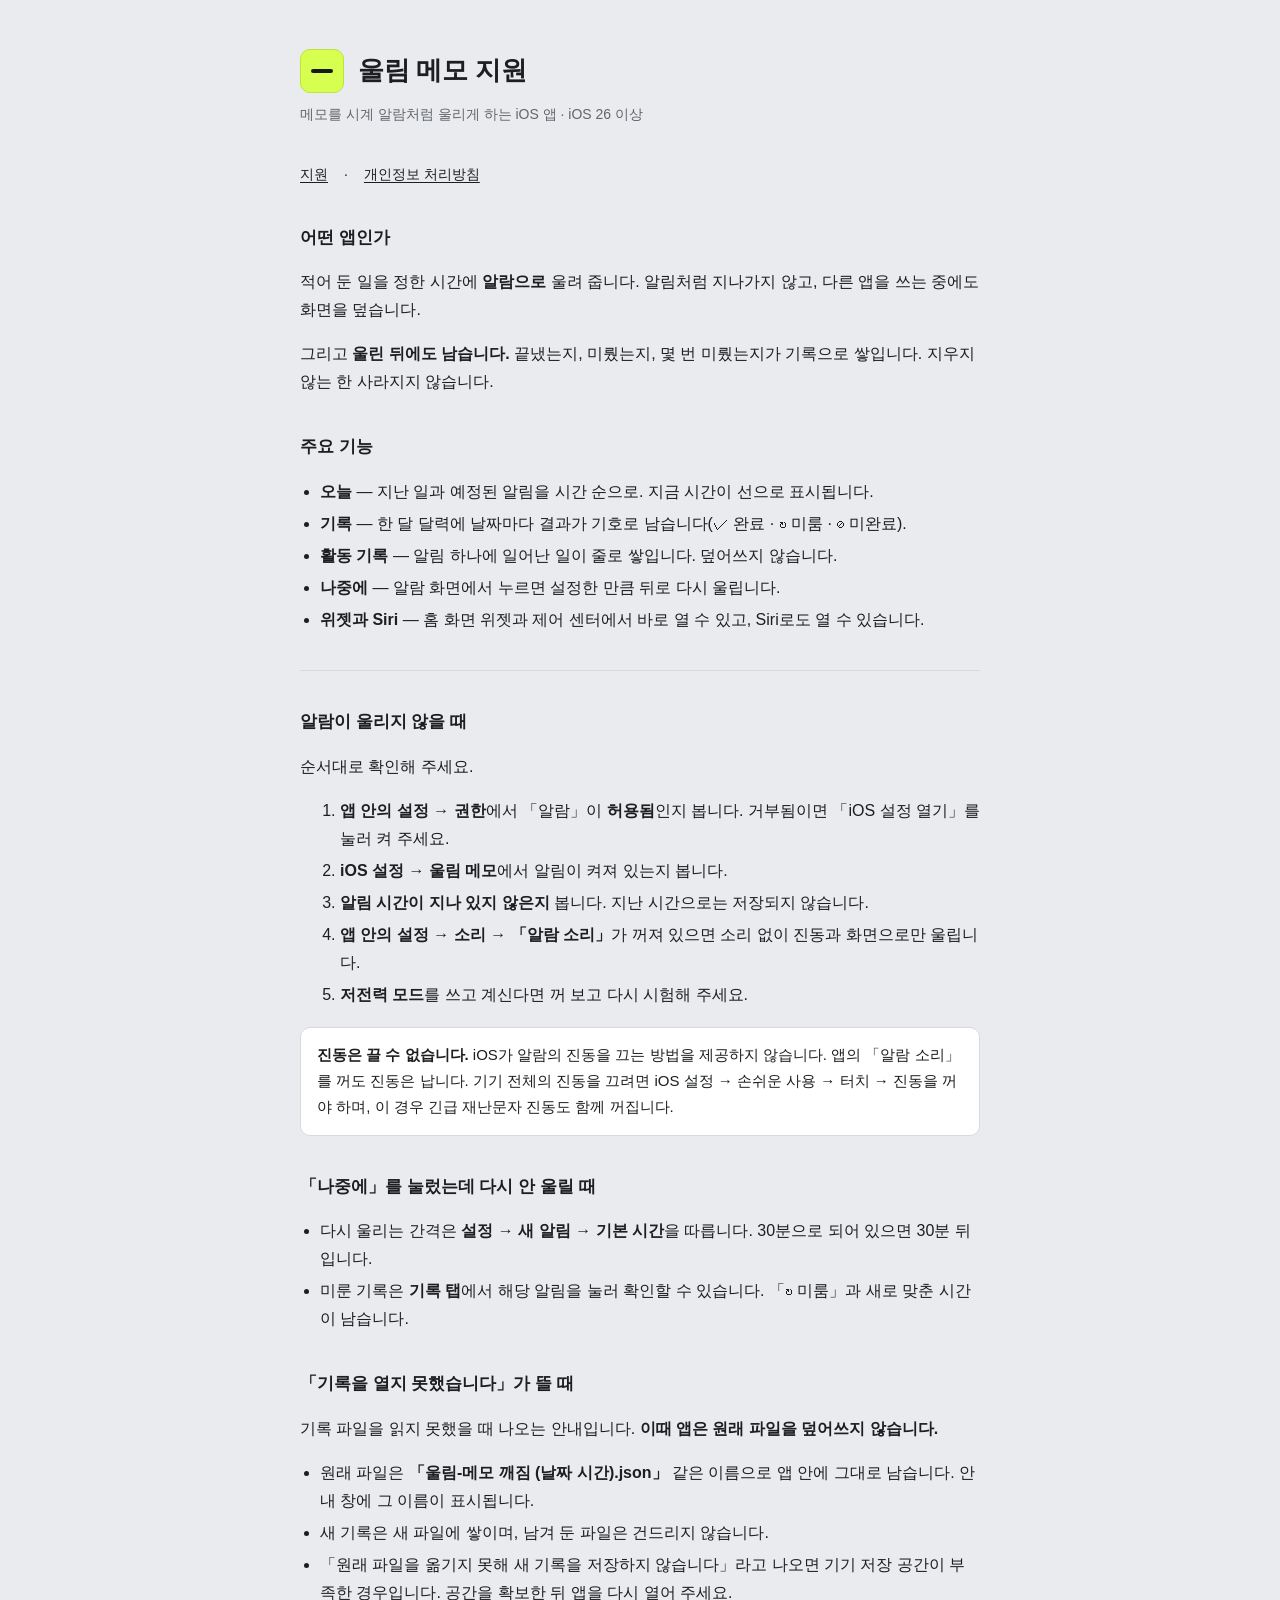
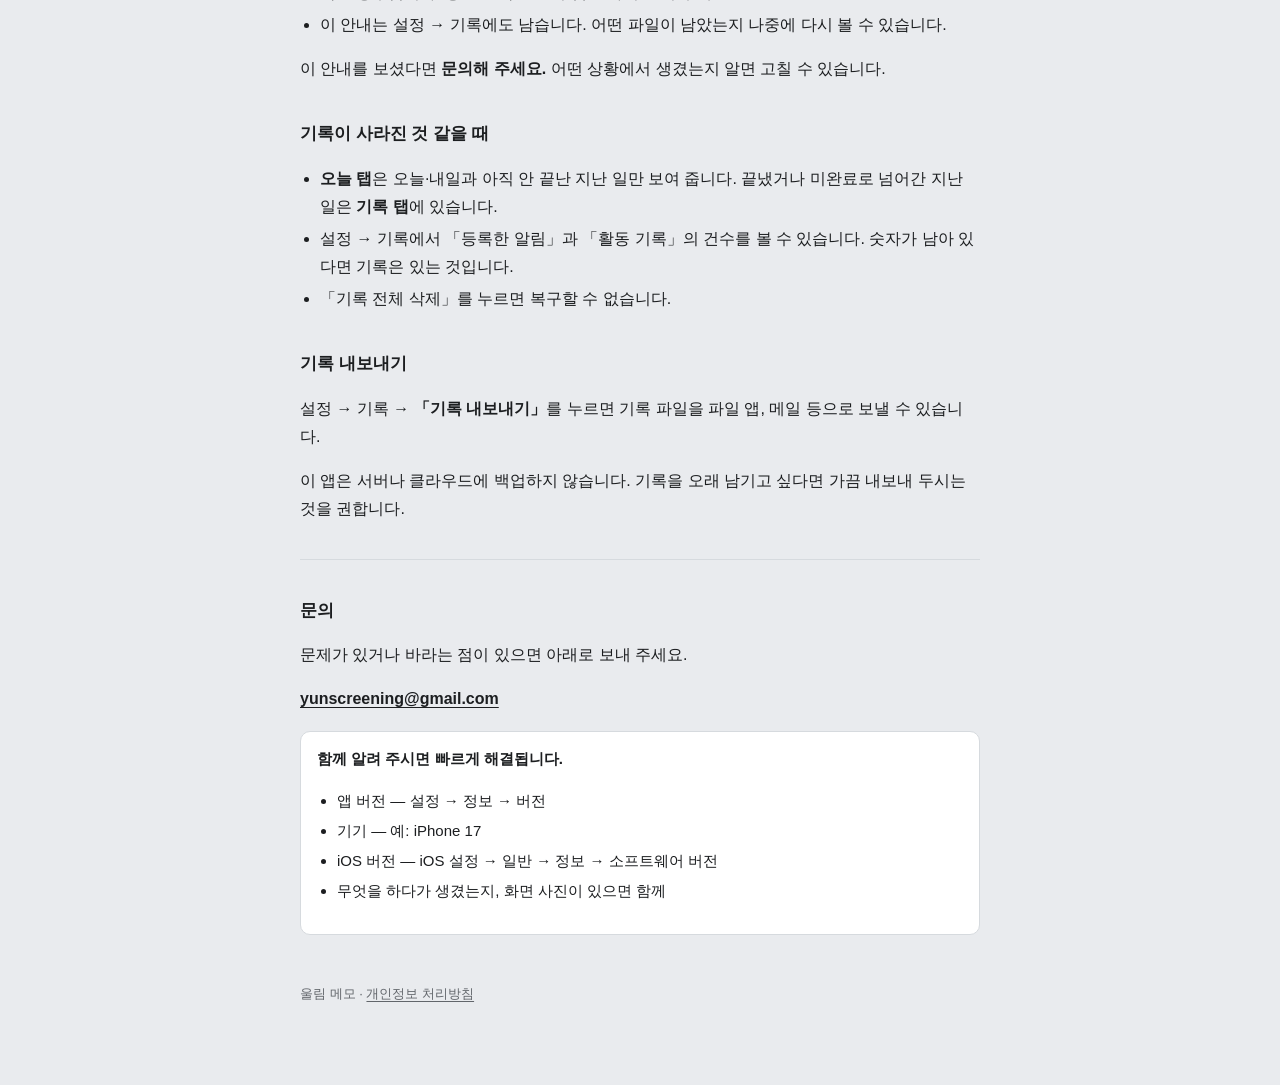
==== index.html @ 7eb226ff "울림 메모 지원·개인정보 페이지" ====
<!doctype html>
<html lang="ko">
<head>
<meta charset="utf-8">
<meta name="viewport" content="width=device-width, initial-scale=1">
<title>울림 메모 지원</title>
<link rel="stylesheet" href="_style.css">
</head>
<body>
<div class="wrap">

<header class="top">
  <span class="mark"><span></span></span>
  <h1>울림 메모 지원</h1>
</header>
<p class="sub">메모를 시계 알람처럼 울리게 하는 iOS 앱 · iOS 26 이상</p>

<nav><a href="index.html">지원</a> · <a href="privacy.html">개인정보 처리방침</a></nav>

<h2>어떤 앱인가</h2>
<p>적어 둔 일을 정한 시간에 <b>알람으로</b> 울려 줍니다. 알림처럼 지나가지 않고, 다른 앱을 쓰는 중에도 화면을 덮습니다.</p>
<p>그리고 <b>울린 뒤에도 남습니다.</b> 끝냈는지, 미뤘는지, 몇 번 미뤘는지가 기록으로 쌓입니다. 지우지 않는 한 사라지지 않습니다.</p>

<h2>주요 기능</h2>
<ul>
  <li><b>오늘</b> — 지난 일과 예정된 알림을 시간 순으로. 지금 시간이 선으로 표시됩니다.</li>
  <li><b>기록</b> — 한 달 달력에 날짜마다 결과가 기호로 남습니다(✓ 완료 · ↻ 미룸 · ⊘ 미완료).</li>
  <li><b>활동 기록</b> — 알림 하나에 일어난 일이 줄로 쌓입니다. 덮어쓰지 않습니다.</li>
  <li><b>나중에</b> — 알람 화면에서 누르면 설정한 만큼 뒤로 다시 울립니다.</li>
  <li><b>위젯과 Siri</b> — 홈 화면 위젯과 제어 센터에서 바로 열 수 있고, Siri로도 열 수 있습니다.</li>
</ul>

<hr>

<h2>알람이 울리지 않을 때</h2>
<p>순서대로 확인해 주세요.</p>
<ol>
  <li><b>앱 안의 설정 → 권한</b>에서 「알람」이 <b>허용됨</b>인지 봅니다. 거부됨이면 「iOS 설정 열기」를 눌러 켜 주세요.</li>
  <li><b>iOS 설정 → 울림 메모</b>에서 알림이 켜져 있는지 봅니다.</li>
  <li><b>알림 시간이 지나 있지 않은지</b> 봅니다. 지난 시간으로는 저장되지 않습니다.</li>
  <li><b>앱 안의 설정 → 소리 → 「알람 소리」</b>가 꺼져 있으면 소리 없이 진동과 화면으로만 울립니다.</li>
  <li><b>저전력 모드</b>를 쓰고 계신다면 꺼 보고 다시 시험해 주세요.</li>
</ol>
<div class="note">
  <b>진동은 끌 수 없습니다.</b> iOS가 알람의 진동을 끄는 방법을 제공하지 않습니다.
  앱의 「알람 소리」를 꺼도 진동은 납니다. 기기 전체의 진동을 끄려면
  iOS 설정 → 손쉬운 사용 → 터치 → 진동을 꺼야 하며, 이 경우 긴급 재난문자 진동도 함께 꺼집니다.
</div>

<h2>「나중에」를 눌렀는데 다시 안 울릴 때</h2>
<ul>
  <li>다시 울리는 간격은 <b>설정 → 새 알림 → 기본 시간</b>을 따릅니다. 30분으로 되어 있으면 30분 뒤입니다.</li>
  <li>미룬 기록은 <b>기록 탭</b>에서 해당 알림을 눌러 확인할 수 있습니다. 「↻ 미룸」과 새로 맞춘 시간이 남습니다.</li>
</ul>

<h2>「기록을 열지 못했습니다」가 뜰 때</h2>
<p>기록 파일을 읽지 못했을 때 나오는 안내입니다. <b>이때 앱은 원래 파일을 덮어쓰지 않습니다.</b></p>
<ul>
  <li>원래 파일은 <b>「울림-메모 깨짐 (날짜 시간).json」</b> 같은 이름으로 앱 안에 그대로 남습니다. 안내 창에 그 이름이 표시됩니다.</li>
  <li>새 기록은 새 파일에 쌓이며, 남겨 둔 파일은 건드리지 않습니다.</li>
  <li>「원래 파일을 옮기지 못해 새 기록을 저장하지 않습니다」라고 나오면 기기 저장 공간이 부족한 경우입니다. 공간을 확보한 뒤 앱을 다시 열어 주세요.</li>
  <li>이 안내는 설정 → 기록에도 남습니다. 어떤 파일이 남았는지 나중에 다시 볼 수 있습니다.</li>
</ul>
<p>이 안내를 보셨다면 <b>문의해 주세요.</b> 어떤 상황에서 생겼는지 알면 고칠 수 있습니다.</p>

<h2>기록이 사라진 것 같을 때</h2>
<ul>
  <li><b>오늘 탭</b>은 오늘·내일과 아직 안 끝난 지난 일만 보여 줍니다. 끝냈거나 미완료로 넘어간 지난 일은 <b>기록 탭</b>에 있습니다.</li>
  <li>설정 → 기록에서 「등록한 알림」과 「활동 기록」의 건수를 볼 수 있습니다. 숫자가 남아 있다면 기록은 있는 것입니다.</li>
  <li>「기록 전체 삭제」를 누르면 복구할 수 없습니다.</li>
</ul>

<h2>기록 내보내기</h2>
<p>설정 → 기록 → <b>「기록 내보내기」</b>를 누르면 기록 파일을 파일 앱, 메일 등으로 보낼 수 있습니다.</p>
<p>이 앱은 서버나 클라우드에 백업하지 않습니다. 기록을 오래 남기고 싶다면 가끔 내보내 두시는 것을 권합니다.</p>

<hr>

<h2>문의</h2>
<p>문제가 있거나 바라는 점이 있으면 아래로 보내 주세요.</p>
<p><b><a href="mailto:yunscreening@gmail.com">yunscreening@gmail.com</a></b></p>
<div class="note">
  <b>함께 알려 주시면 빠르게 해결됩니다.</b>
  <ul>
    <li>앱 버전 — 설정 → 정보 → 버전</li>
    <li>기기 — 예: iPhone 17</li>
    <li>iOS 버전 — iOS 설정 → 일반 → 정보 → 소프트웨어 버전</li>
    <li>무엇을 하다가 생겼는지, 화면 사진이 있으면 함께</li>
  </ul>
</div>

<footer>
  울림 메모 · <a href="privacy.html">개인정보 처리방침</a>
</footer>

</div>
</body>
</html>
---- _style.css ----
:root {
  --ground: #e9ebee; --card: #ffffff; --ink: #1c1e20; --muted: #62666b;
  --rule: #d6dade; --lime: #d7ff4f; --lime-edge: #bfe23f; --char: #18191b;
}
@media (prefers-color-scheme: dark) {
  :root { --ground: #131416; --card: #1c1d20; --ink: #e7e9ec; --muted: #969ba1;
          --rule: #2b2d31; }
}
* { box-sizing: border-box; }
body {
  margin: 0; background: var(--ground); color: var(--ink);
  font: 16px/1.75 -apple-system, BlinkMacSystemFont, "Apple SD Gothic Neo", "Noto Sans KR", sans-serif;
}
.wrap { max-width: 720px; margin: 0 auto; padding: 48px 20px 80px; }
header.top { display: flex; align-items: center; gap: 14px; margin-bottom: 8px; }
.mark { width: 44px; height: 44px; border-radius: 10px; background: var(--lime);
        border: 1px solid var(--lime-edge); display: grid; place-items: center; flex: none; }
.mark span { display: block; width: 22px; height: 4px; border-radius: 2px; background: var(--char); }
h1 { font-size: 26px; margin: 0; letter-spacing: -0.01em; }
.sub { color: var(--muted); margin: 0 0 36px; font-size: 14px; }
h2 { font-size: 17px; margin: 36px 0 10px; }
h3 { font-size: 15px; margin: 22px 0 6px; }
p, li { color: var(--ink); }
.muted { color: var(--muted); }
ul { padding-left: 20px; }
li { margin: 4px 0; }
hr { border: 0; border-top: 1px solid var(--rule); margin: 36px 0; }
a { color: inherit; text-underline-offset: 3px; }
nav { display: flex; gap: 16px; font-size: 14px; margin-bottom: 28px; }
table { border-collapse: collapse; width: 100%; font-size: 15px; }
th, td { text-align: left; padding: 9px 10px; border-bottom: 1px solid var(--rule); vertical-align: top; }
th { color: var(--muted); font-weight: 500; white-space: nowrap; }
.note { background: var(--card); border: 1px solid var(--rule); border-radius: 10px;
        padding: 14px 16px; margin: 18px 0; font-size: 15px; }
footer { margin-top: 48px; font-size: 13px; color: var(--muted); }
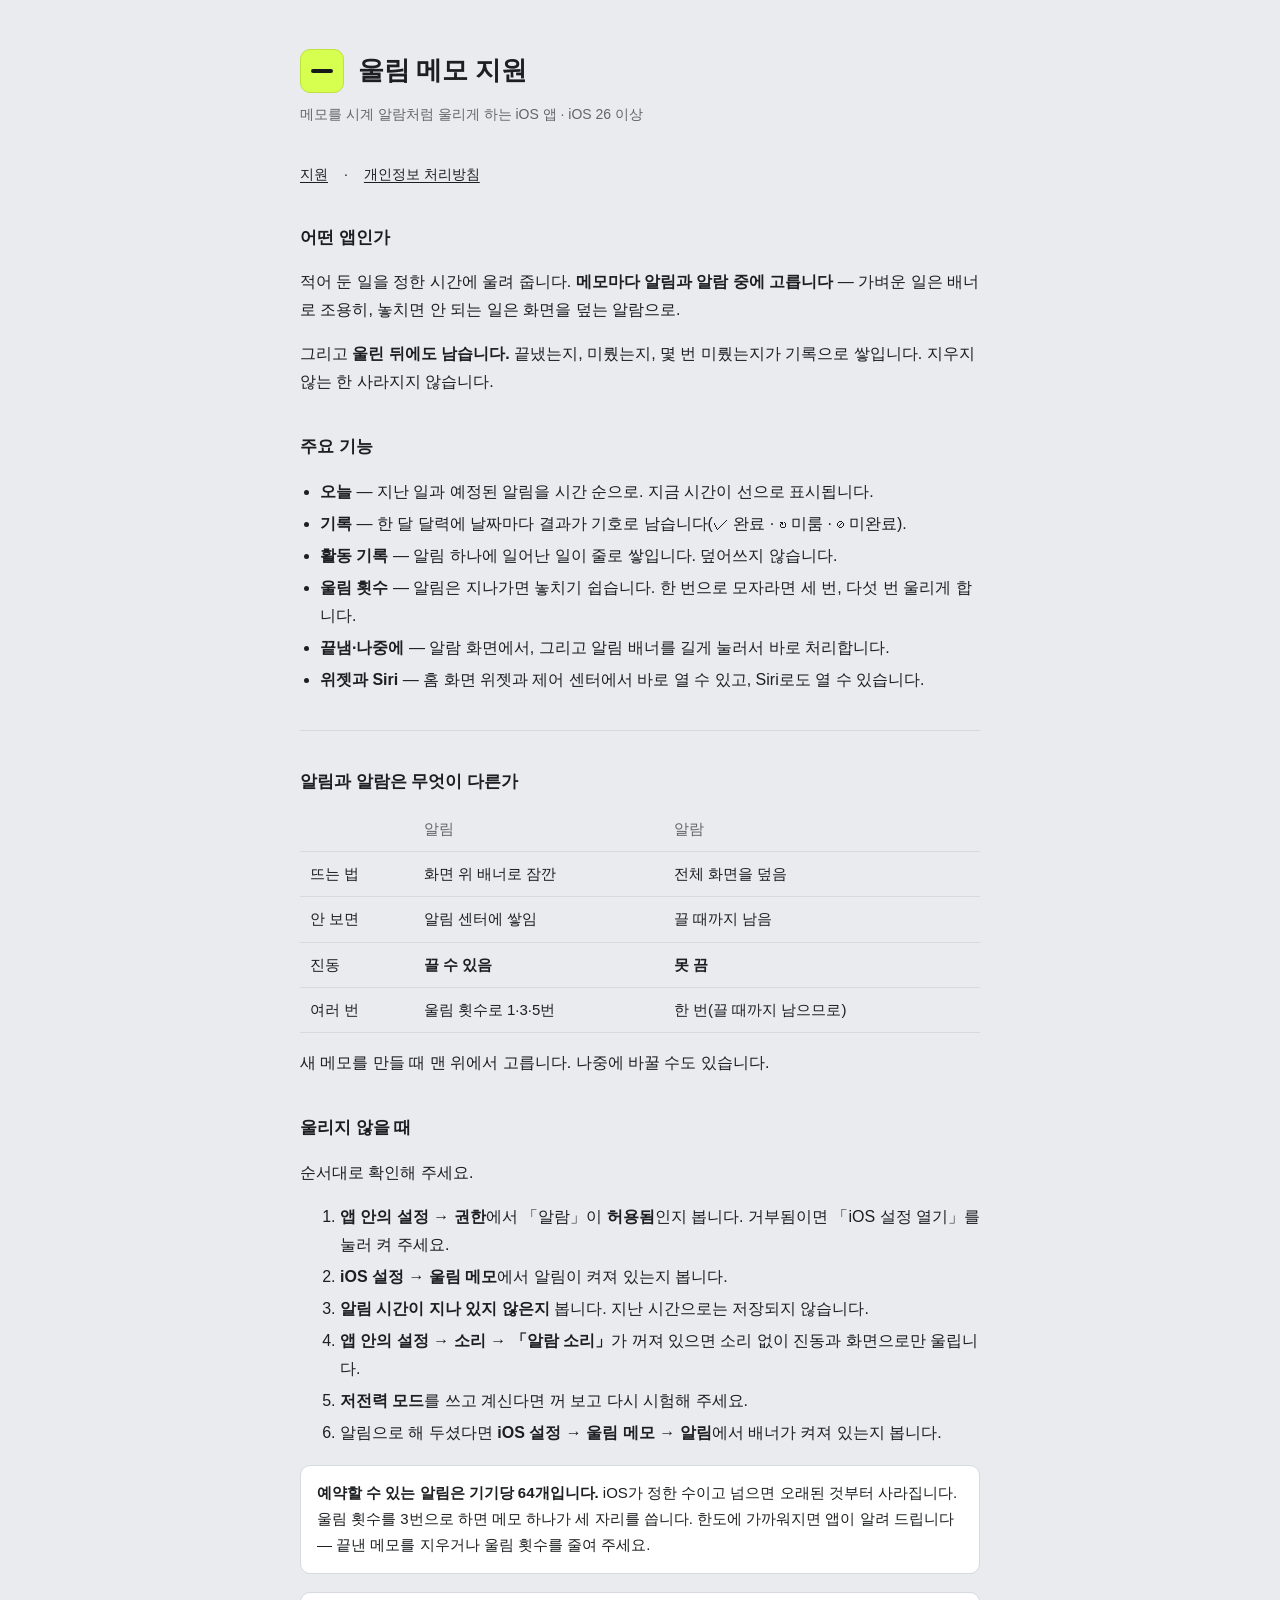
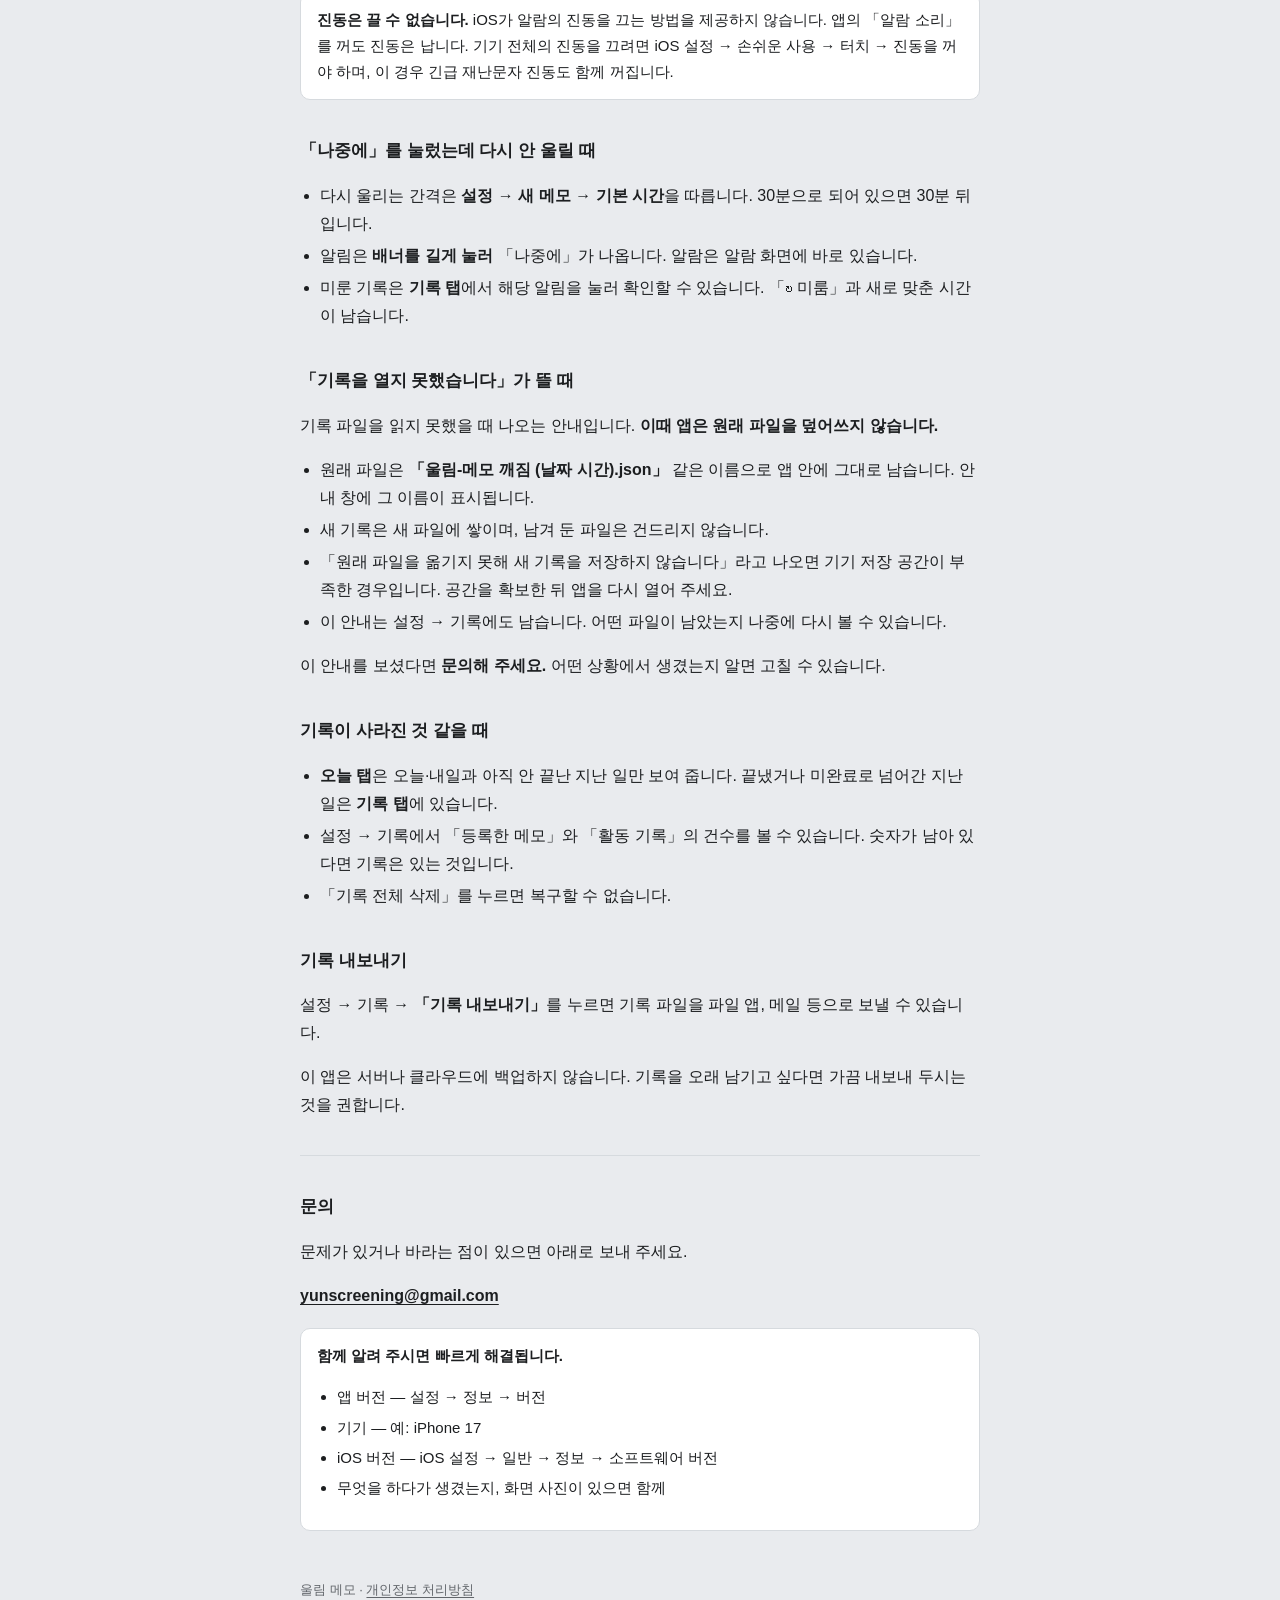
==== commit 5aed489b: "알림과 알람 두 방식, 울림 횟수, 64개 한도 안내" ====
--- a/index.html
+++ b/index.html
@@ -18,7 +18,7 @@
 <nav><a href="index.html">지원</a> · <a href="privacy.html">개인정보 처리방침</a></nav>
 
 <h2>어떤 앱인가</h2>
-<p>적어 둔 일을 정한 시간에 <b>알람으로</b> 울려 줍니다. 알림처럼 지나가지 않고, 다른 앱을 쓰는 중에도 화면을 덮습니다.</p>
+<p>적어 둔 일을 정한 시간에 울려 줍니다. <b>메모마다 알림과 알람 중에 고릅니다</b> — 가벼운 일은 배너로 조용히, 놓치면 안 되는 일은 화면을 덮는 알람으로.</p>
 <p>그리고 <b>울린 뒤에도 남습니다.</b> 끝냈는지, 미뤘는지, 몇 번 미뤘는지가 기록으로 쌓입니다. 지우지 않는 한 사라지지 않습니다.</p>
 
 <h2>주요 기능</h2>
@@ -26,13 +26,24 @@
   <li><b>오늘</b> — 지난 일과 예정된 알림을 시간 순으로. 지금 시간이 선으로 표시됩니다.</li>
   <li><b>기록</b> — 한 달 달력에 날짜마다 결과가 기호로 남습니다(✓ 완료 · ↻ 미룸 · ⊘ 미완료).</li>
   <li><b>활동 기록</b> — 알림 하나에 일어난 일이 줄로 쌓입니다. 덮어쓰지 않습니다.</li>
-  <li><b>나중에</b> — 알람 화면에서 누르면 설정한 만큼 뒤로 다시 울립니다.</li>
+  <li><b>울림 횟수</b> — 알림은 지나가면 놓치기 쉽습니다. 한 번으로 모자라면 세 번, 다섯 번 울리게 합니다.</li>
+  <li><b>끝냄·나중에</b> — 알람 화면에서, 그리고 알림 배너를 길게 눌러서 바로 처리합니다.</li>
   <li><b>위젯과 Siri</b> — 홈 화면 위젯과 제어 센터에서 바로 열 수 있고, Siri로도 열 수 있습니다.</li>
 </ul>
 
 <hr>
 
-<h2>알람이 울리지 않을 때</h2>
+<h2>알림과 알람은 무엇이 다른가</h2>
+<table>
+  <tr><th></th><th>알림</th><th>알람</th></tr>
+  <tr><td>뜨는 법</td><td>화면 위 배너로 잠깐</td><td>전체 화면을 덮음</td></tr>
+  <tr><td>안 보면</td><td>알림 센터에 쌓임</td><td>끌 때까지 남음</td></tr>
+  <tr><td>진동</td><td><b>끌 수 있음</b></td><td><b>못 끔</b></td></tr>
+  <tr><td>여러 번</td><td>울림 횟수로 1·3·5번</td><td>한 번(끌 때까지 남으므로)</td></tr>
+</table>
+<p>새 메모를 만들 때 맨 위에서 고릅니다. 나중에 바꿀 수도 있습니다.</p>
+
+<h2>울리지 않을 때</h2>
 <p>순서대로 확인해 주세요.</p>
 <ol>
   <li><b>앱 안의 설정 → 권한</b>에서 「알람」이 <b>허용됨</b>인지 봅니다. 거부됨이면 「iOS 설정 열기」를 눌러 켜 주세요.</li>
@@ -40,7 +51,13 @@
   <li><b>알림 시간이 지나 있지 않은지</b> 봅니다. 지난 시간으로는 저장되지 않습니다.</li>
   <li><b>앱 안의 설정 → 소리 → 「알람 소리」</b>가 꺼져 있으면 소리 없이 진동과 화면으로만 울립니다.</li>
   <li><b>저전력 모드</b>를 쓰고 계신다면 꺼 보고 다시 시험해 주세요.</li>
+  <li>알림으로 해 두셨다면 <b>iOS 설정 → 울림 메모 → 알림</b>에서 배너가 켜져 있는지 봅니다.</li>
 </ol>
+<div class="note">
+  <b>예약할 수 있는 알림은 기기당 64개입니다.</b> iOS가 정한 수이고 넘으면 오래된 것부터 사라집니다.
+  울림 횟수를 3번으로 하면 메모 하나가 세 자리를 씁니다. 한도에 가까워지면 앱이 알려 드립니다 —
+  끝낸 메모를 지우거나 울림 횟수를 줄여 주세요.
+</div>
 <div class="note">
   <b>진동은 끌 수 없습니다.</b> iOS가 알람의 진동을 끄는 방법을 제공하지 않습니다.
   앱의 「알람 소리」를 꺼도 진동은 납니다. 기기 전체의 진동을 끄려면
@@ -49,7 +66,8 @@
 
 <h2>「나중에」를 눌렀는데 다시 안 울릴 때</h2>
 <ul>
-  <li>다시 울리는 간격은 <b>설정 → 새 알림 → 기본 시간</b>을 따릅니다. 30분으로 되어 있으면 30분 뒤입니다.</li>
+  <li>다시 울리는 간격은 <b>설정 → 새 메모 → 기본 시간</b>을 따릅니다. 30분으로 되어 있으면 30분 뒤입니다.</li>
+  <li>알림은 <b>배너를 길게 눌러</b> 「나중에」가 나옵니다. 알람은 알람 화면에 바로 있습니다.</li>
   <li>미룬 기록은 <b>기록 탭</b>에서 해당 알림을 눌러 확인할 수 있습니다. 「↻ 미룸」과 새로 맞춘 시간이 남습니다.</li>
 </ul>
 
@@ -66,7 +84,7 @@
 <h2>기록이 사라진 것 같을 때</h2>
 <ul>
   <li><b>오늘 탭</b>은 오늘·내일과 아직 안 끝난 지난 일만 보여 줍니다. 끝냈거나 미완료로 넘어간 지난 일은 <b>기록 탭</b>에 있습니다.</li>
-  <li>설정 → 기록에서 「등록한 알림」과 「활동 기록」의 건수를 볼 수 있습니다. 숫자가 남아 있다면 기록은 있는 것입니다.</li>
+  <li>설정 → 기록에서 「등록한 메모」와 「활동 기록」의 건수를 볼 수 있습니다. 숫자가 남아 있다면 기록은 있는 것입니다.</li>
   <li>「기록 전체 삭제」를 누르면 복구할 수 없습니다.</li>
 </ul>
 
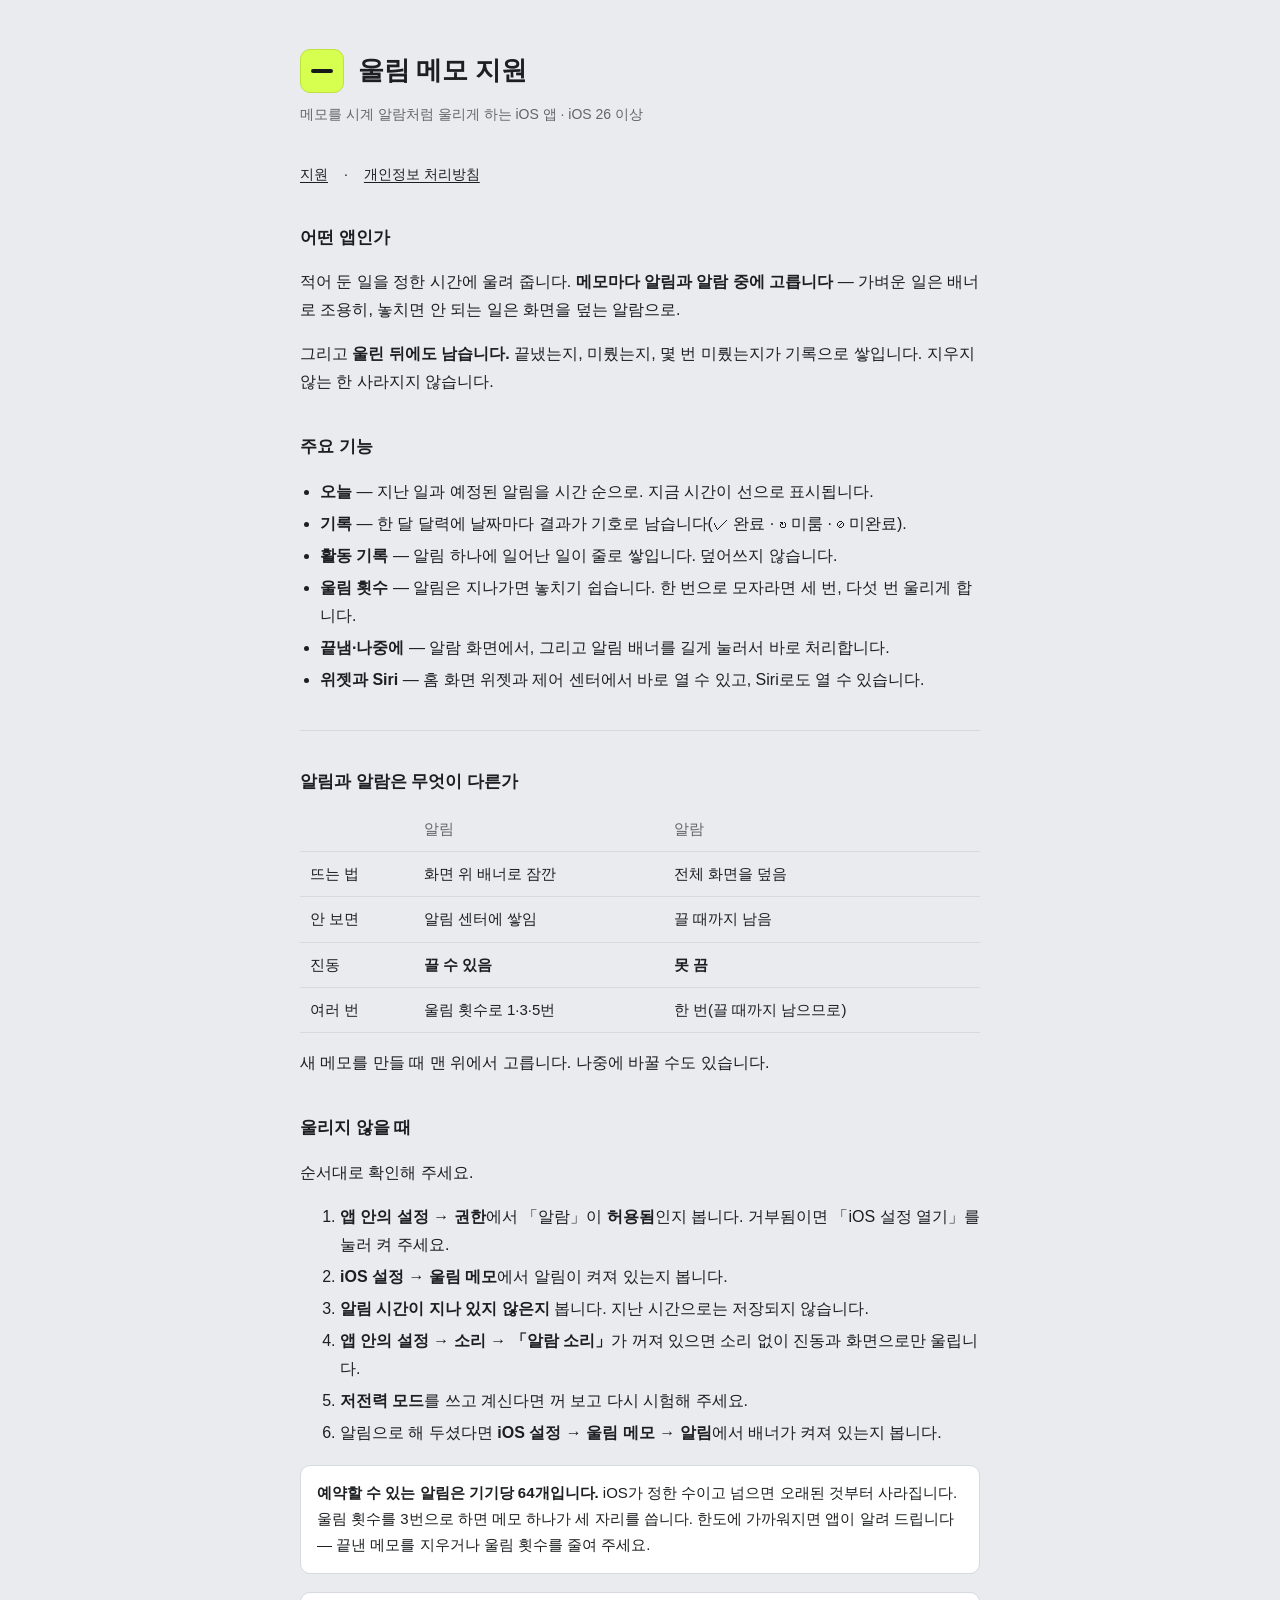
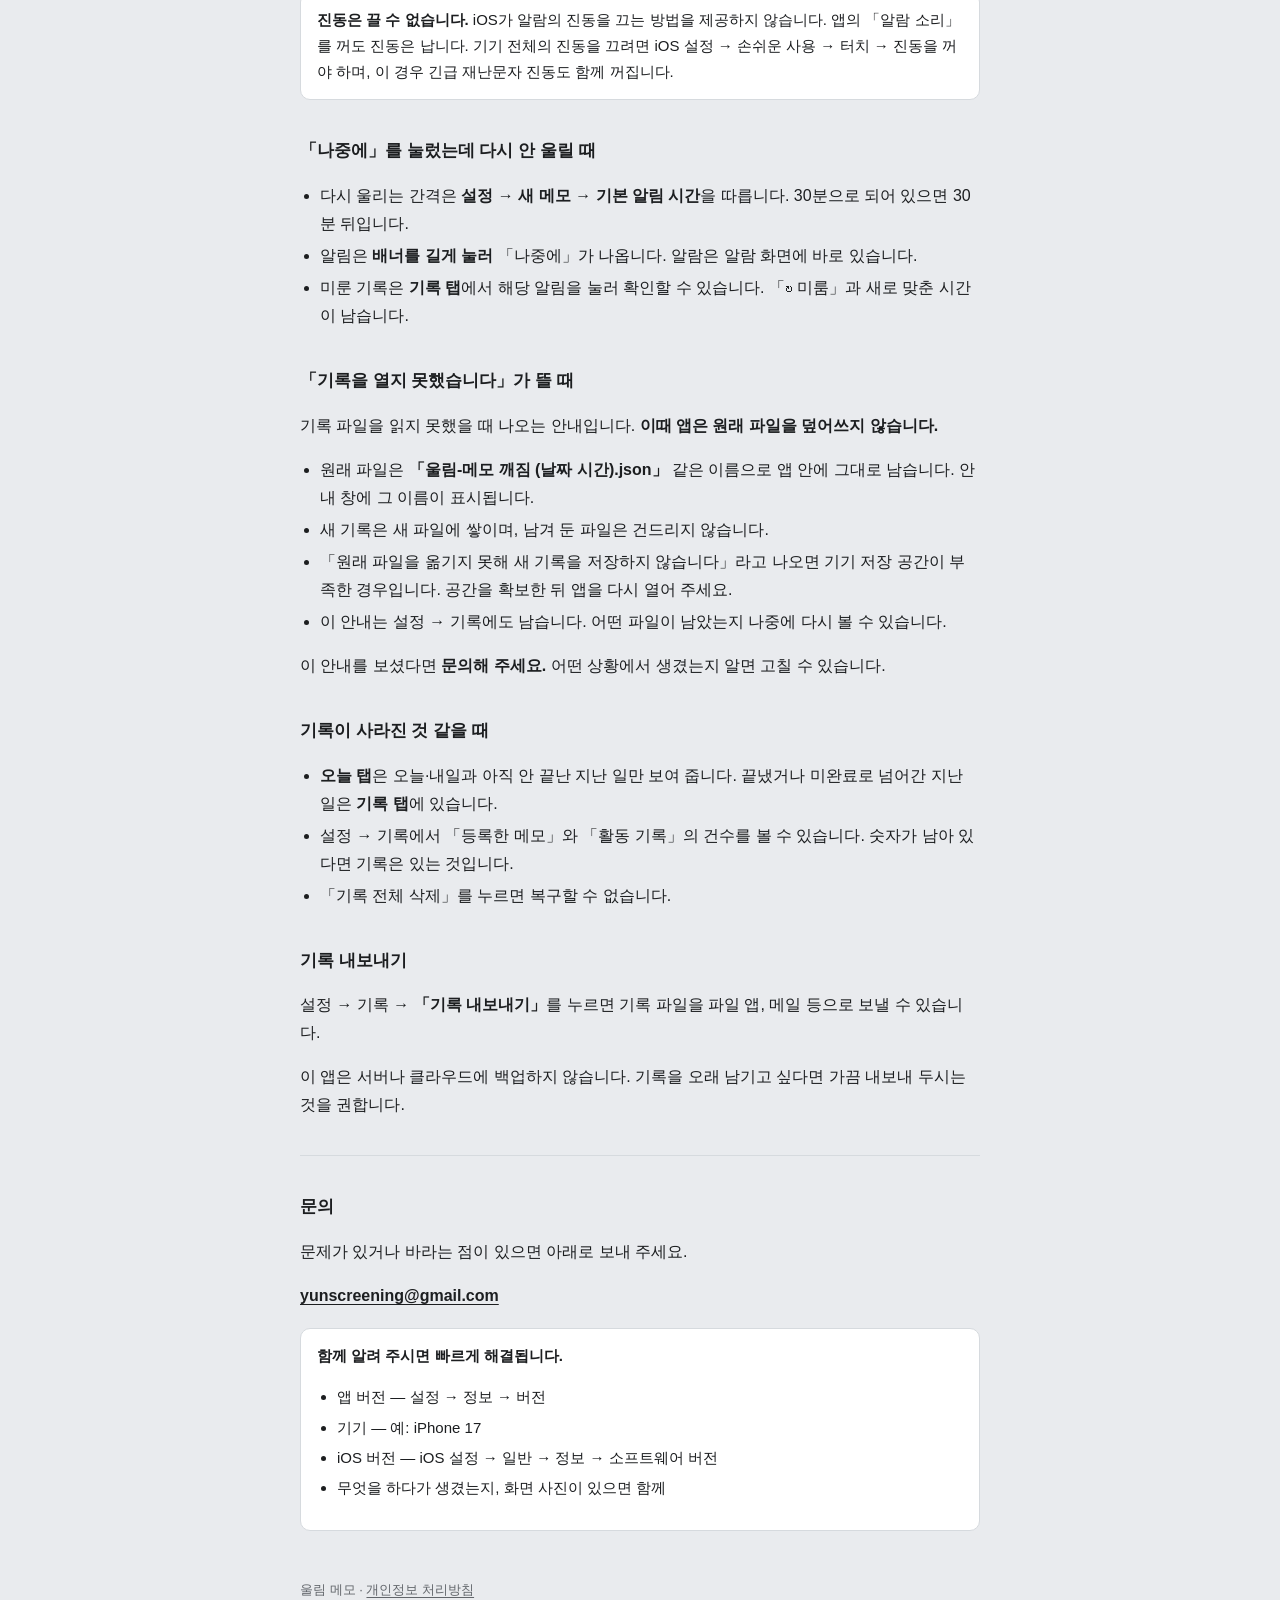
==== commit 8bf01f47: "기본 알림 시간으로 이름 변경" ====
--- a/index.html
+++ b/index.html
@@ -66,7 +66,7 @@
 
 <h2>「나중에」를 눌렀는데 다시 안 울릴 때</h2>
 <ul>
-  <li>다시 울리는 간격은 <b>설정 → 새 메모 → 기본 시간</b>을 따릅니다. 30분으로 되어 있으면 30분 뒤입니다.</li>
+  <li>다시 울리는 간격은 <b>설정 → 새 메모 → 기본 알림 시간</b>을 따릅니다. 30분으로 되어 있으면 30분 뒤입니다.</li>
   <li>알림은 <b>배너를 길게 눌러</b> 「나중에」가 나옵니다. 알람은 알람 화면에 바로 있습니다.</li>
   <li>미룬 기록은 <b>기록 탭</b>에서 해당 알림을 눌러 확인할 수 있습니다. 「↻ 미룸」과 새로 맞춘 시간이 남습니다.</li>
 </ul>
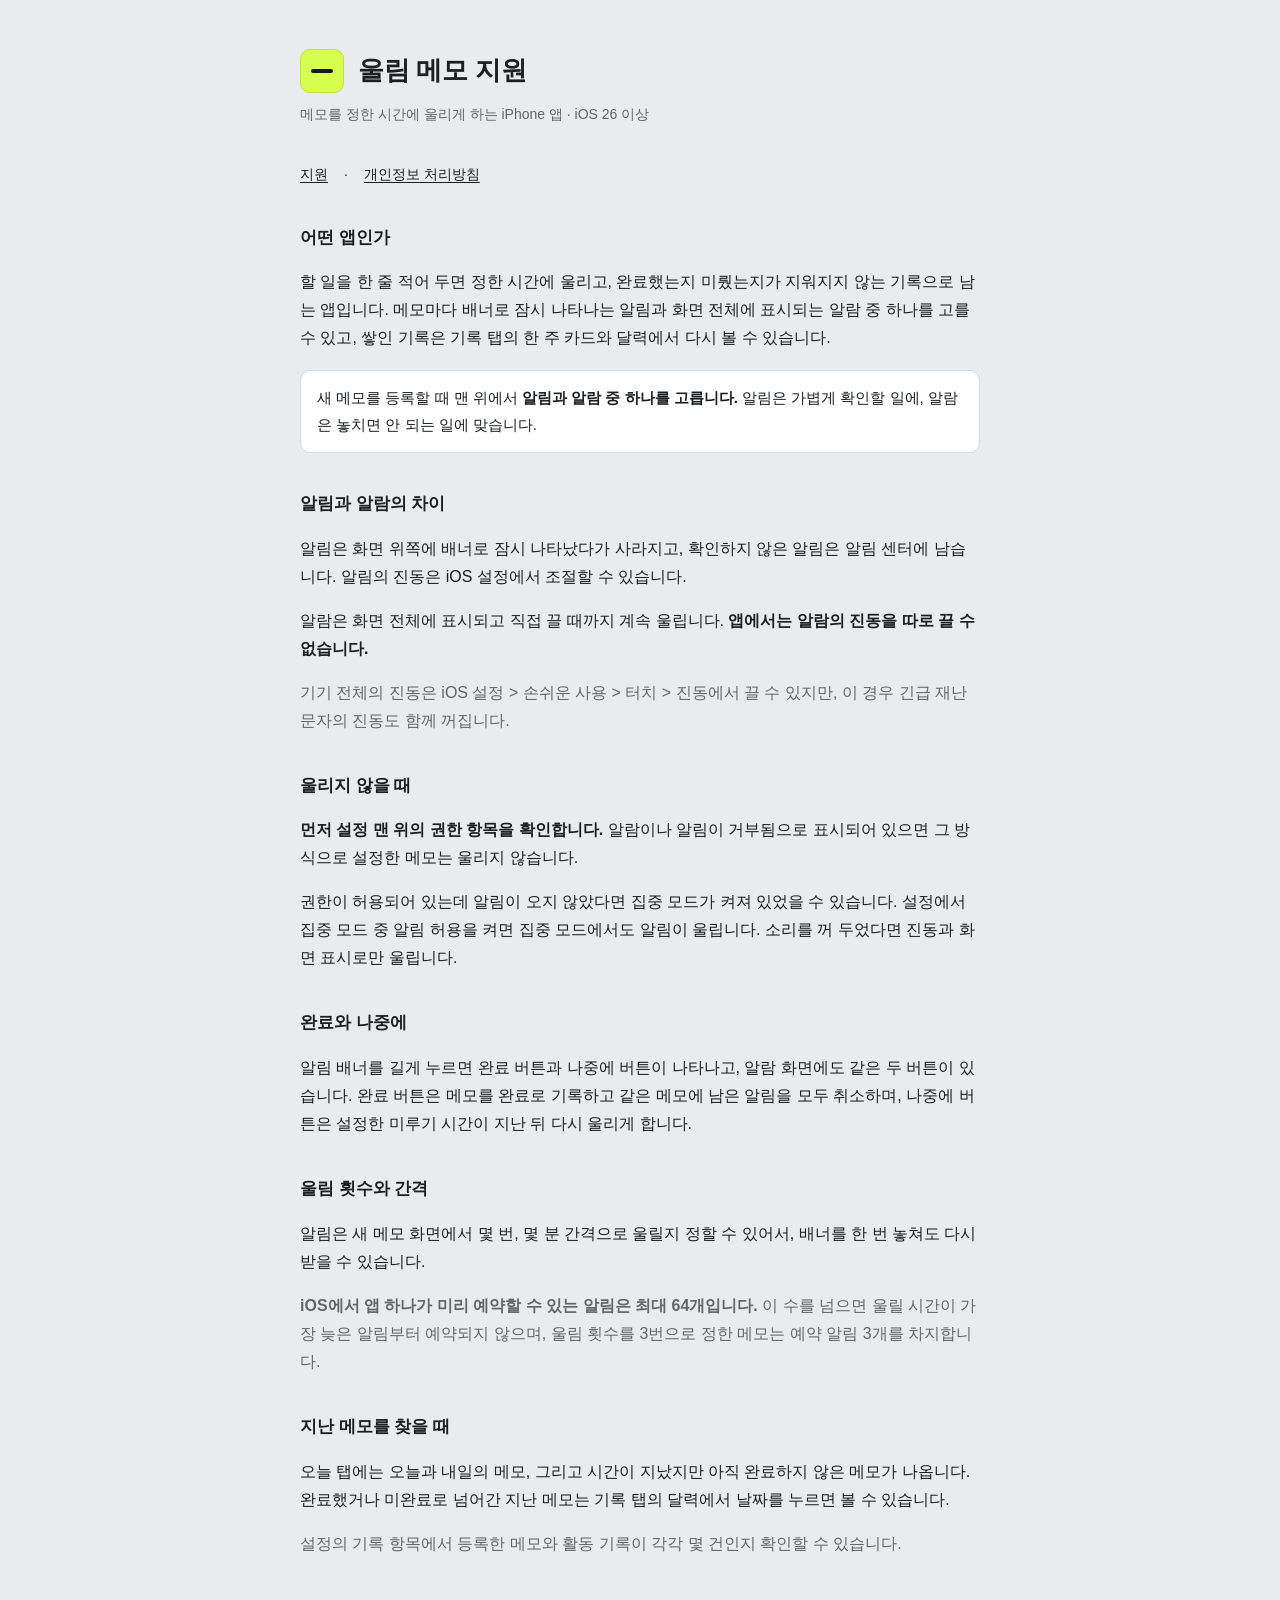
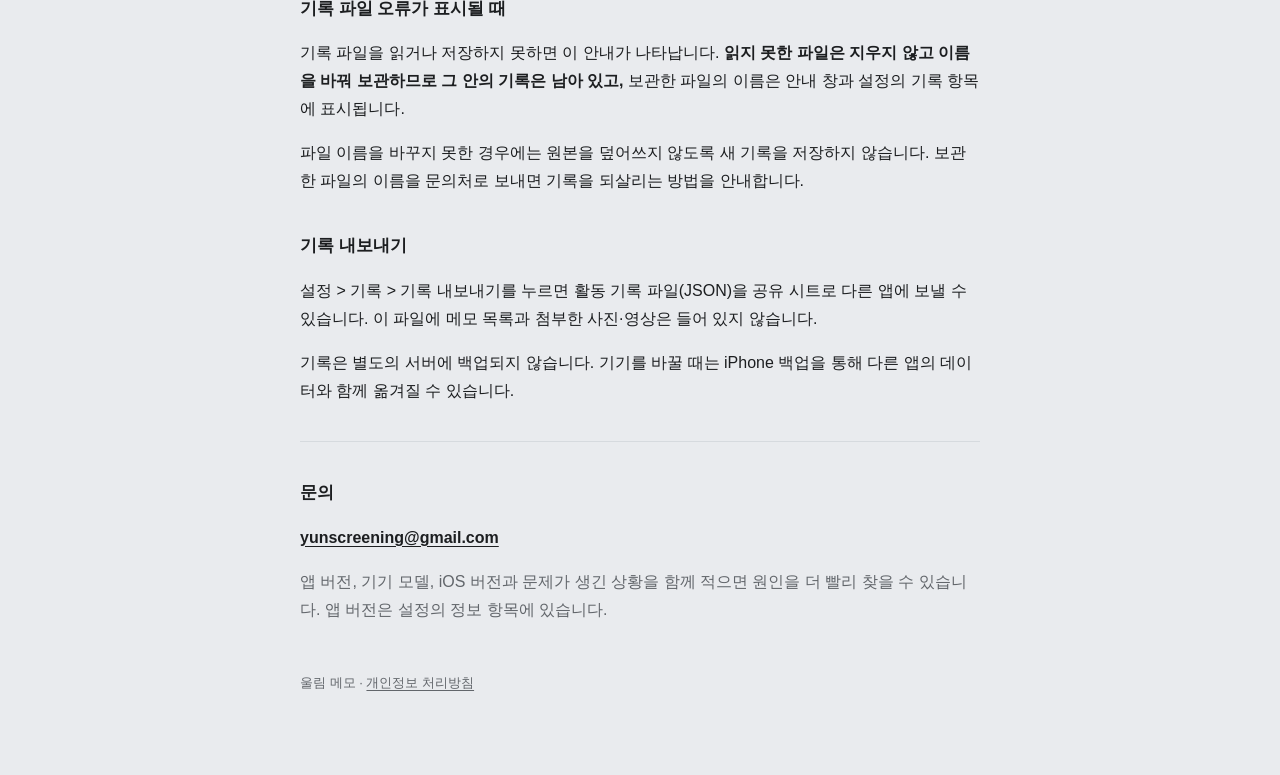
==== commit 9f4813b6: "지원 페이지를 앱 도움 화면과 같은 문장으로 갱신(1.1.2) 예약 한도는 앱당이고 가장 늦은 알림부터 빠진다, 버튼 이름은 완료와 나중에, 없어진 설정 이름과 근거 없는 저전력 " ====
--- a/index.html
+++ b/index.html
@@ -13,99 +13,47 @@
   <span class="mark"><span></span></span>
   <h1>울림 메모 지원</h1>
 </header>
-<p class="sub">메모를 시계 알람처럼 울리게 하는 iOS 앱 · iOS 26 이상</p>
+<p class="sub">메모를 정한 시간에 울리게 하는 iPhone 앱 · iOS 26 이상</p>
 
 <nav><a href="index.html">지원</a> · <a href="privacy.html">개인정보 처리방침</a></nav>
 
 <h2>어떤 앱인가</h2>
-<p>적어 둔 일을 정한 시간에 울려 줍니다. <b>메모마다 알림과 알람 중에 고릅니다</b> — 가벼운 일은 배너로 조용히, 놓치면 안 되는 일은 화면을 덮는 알람으로.</p>
-<p>그리고 <b>울린 뒤에도 남습니다.</b> 끝냈는지, 미뤘는지, 몇 번 미뤘는지가 기록으로 쌓입니다. 지우지 않는 한 사라지지 않습니다.</p>
+<p>할 일을 한 줄 적어 두면 정한 시간에 울리고, 완료했는지 미뤘는지가 지워지지 않는 기록으로 남는 앱입니다. 메모마다 배너로 잠시 나타나는 알림과 화면 전체에 표시되는 알람 중 하나를 고를 수 있고, 쌓인 기록은 기록 탭의 한 주 카드와 달력에서 다시 볼 수 있습니다.</p>
+<div class="note">새 메모를 등록할 때 맨 위에서 <b>알림과 알람 중 하나를 고릅니다.</b> 알림은 가볍게 확인할 일에, 알람은 놓치면 안 되는 일에 맞습니다.</div>
 
-<h2>주요 기능</h2>
-<ul>
-  <li><b>오늘</b> — 지난 일과 예정된 알림을 시간 순으로. 지금 시간이 선으로 표시됩니다.</li>
-  <li><b>기록</b> — 한 달 달력에 날짜마다 결과가 기호로 남습니다(✓ 완료 · ↻ 미룸 · ⊘ 미완료).</li>
-  <li><b>활동 기록</b> — 알림 하나에 일어난 일이 줄로 쌓입니다. 덮어쓰지 않습니다.</li>
-  <li><b>울림 횟수</b> — 알림은 지나가면 놓치기 쉽습니다. 한 번으로 모자라면 세 번, 다섯 번 울리게 합니다.</li>
-  <li><b>끝냄·나중에</b> — 알람 화면에서, 그리고 알림 배너를 길게 눌러서 바로 처리합니다.</li>
-  <li><b>위젯과 Siri</b> — 홈 화면 위젯과 제어 센터에서 바로 열 수 있고, Siri로도 열 수 있습니다.</li>
-</ul>
-
-<hr>
-
-<h2>알림과 알람은 무엇이 다른가</h2>
-<table>
-  <tr><th></th><th>알림</th><th>알람</th></tr>
-  <tr><td>뜨는 법</td><td>화면 위 배너로 잠깐</td><td>전체 화면을 덮음</td></tr>
-  <tr><td>안 보면</td><td>알림 센터에 쌓임</td><td>끌 때까지 남음</td></tr>
-  <tr><td>진동</td><td><b>끌 수 있음</b></td><td><b>못 끔</b></td></tr>
-  <tr><td>여러 번</td><td>울림 횟수로 1·3·5번</td><td>한 번(끌 때까지 남으므로)</td></tr>
-</table>
-<p>새 메모를 만들 때 맨 위에서 고릅니다. 나중에 바꿀 수도 있습니다.</p>
+<h2>알림과 알람의 차이</h2>
+<p>알림은 화면 위쪽에 배너로 잠시 나타났다가 사라지고, 확인하지 않은 알림은 알림 센터에 남습니다. 알림의 진동은 iOS 설정에서 조절할 수 있습니다.</p>
+<p>알람은 화면 전체에 표시되고 직접 끌 때까지 계속 울립니다. <b>앱에서는 알람의 진동을 따로 끌 수 없습니다.</b></p>
+<p class="muted">기기 전체의 진동은 iOS 설정 &gt; 손쉬운 사용 &gt; 터치 &gt; 진동에서 끌 수 있지만, 이 경우 긴급 재난문자의 진동도 함께 꺼집니다.</p>
 
 <h2>울리지 않을 때</h2>
-<p>순서대로 확인해 주세요.</p>
-<ol>
-  <li><b>앱 안의 설정 → 권한</b>에서 「알람」이 <b>허용됨</b>인지 봅니다. 거부됨이면 「iOS 설정 열기」를 눌러 켜 주세요.</li>
-  <li><b>iOS 설정 → 울림 메모</b>에서 알림이 켜져 있는지 봅니다.</li>
-  <li><b>알림 시간이 지나 있지 않은지</b> 봅니다. 지난 시간으로는 저장되지 않습니다.</li>
-  <li><b>앱 안의 설정 → 소리 → 「알람 소리」</b>가 꺼져 있으면 소리 없이 진동과 화면으로만 울립니다.</li>
-  <li><b>저전력 모드</b>를 쓰고 계신다면 꺼 보고 다시 시험해 주세요.</li>
-  <li>알림으로 해 두셨다면 <b>iOS 설정 → 울림 메모 → 알림</b>에서 배너가 켜져 있는지 봅니다.</li>
-</ol>
-<div class="note">
-  <b>예약할 수 있는 알림은 기기당 64개입니다.</b> iOS가 정한 수이고 넘으면 오래된 것부터 사라집니다.
-  울림 횟수를 3번으로 하면 메모 하나가 세 자리를 씁니다. 한도에 가까워지면 앱이 알려 드립니다 —
-  끝낸 메모를 지우거나 울림 횟수를 줄여 주세요.
-</div>
-<div class="note">
-  <b>진동은 끌 수 없습니다.</b> iOS가 알람의 진동을 끄는 방법을 제공하지 않습니다.
-  앱의 「알람 소리」를 꺼도 진동은 납니다. 기기 전체의 진동을 끄려면
-  iOS 설정 → 손쉬운 사용 → 터치 → 진동을 꺼야 하며, 이 경우 긴급 재난문자 진동도 함께 꺼집니다.
-</div>
+<p><b>먼저 설정 맨 위의 권한 항목을 확인합니다.</b> 알람이나 알림이 거부됨으로 표시되어 있으면 그 방식으로 설정한 메모는 울리지 않습니다.</p>
+<p>권한이 허용되어 있는데 알림이 오지 않았다면 집중 모드가 켜져 있었을 수 있습니다. 설정에서 집중 모드 중 알림 허용을 켜면 집중 모드에서도 알림이 울립니다. 소리를 꺼 두었다면 진동과 화면 표시로만 울립니다.</p>
 
-<h2>「나중에」를 눌렀는데 다시 안 울릴 때</h2>
-<ul>
-  <li>다시 울리는 간격은 <b>설정 → 새 메모 → 기본 알림 시간</b>을 따릅니다. 30분으로 되어 있으면 30분 뒤입니다.</li>
-  <li>알림은 <b>배너를 길게 눌러</b> 「나중에」가 나옵니다. 알람은 알람 화면에 바로 있습니다.</li>
-  <li>미룬 기록은 <b>기록 탭</b>에서 해당 알림을 눌러 확인할 수 있습니다. 「↻ 미룸」과 새로 맞춘 시간이 남습니다.</li>
-</ul>
+<h2>완료와 나중에</h2>
+<p>알림 배너를 길게 누르면 완료 버튼과 나중에 버튼이 나타나고, 알람 화면에도 같은 두 버튼이 있습니다. 완료 버튼은 메모를 완료로 기록하고 같은 메모에 남은 알림을 모두 취소하며, 나중에 버튼은 설정한 미루기 시간이 지난 뒤 다시 울리게 합니다.</p>
 
-<h2>「기록을 열지 못했습니다」가 뜰 때</h2>
-<p>기록 파일을 읽지 못했을 때 나오는 안내입니다. <b>이때 앱은 원래 파일을 덮어쓰지 않습니다.</b></p>
-<ul>
-  <li>원래 파일은 <b>「울림-메모 깨짐 (날짜 시간).json」</b> 같은 이름으로 앱 안에 그대로 남습니다. 안내 창에 그 이름이 표시됩니다.</li>
-  <li>새 기록은 새 파일에 쌓이며, 남겨 둔 파일은 건드리지 않습니다.</li>
-  <li>「원래 파일을 옮기지 못해 새 기록을 저장하지 않습니다」라고 나오면 기기 저장 공간이 부족한 경우입니다. 공간을 확보한 뒤 앱을 다시 열어 주세요.</li>
-  <li>이 안내는 설정 → 기록에도 남습니다. 어떤 파일이 남았는지 나중에 다시 볼 수 있습니다.</li>
-</ul>
-<p>이 안내를 보셨다면 <b>문의해 주세요.</b> 어떤 상황에서 생겼는지 알면 고칠 수 있습니다.</p>
+<h2>울림 횟수와 간격</h2>
+<p>알림은 새 메모 화면에서 몇 번, 몇 분 간격으로 울릴지 정할 수 있어서, 배너를 한 번 놓쳐도 다시 받을 수 있습니다.</p>
+<p class="muted"><b>iOS에서 앱 하나가 미리 예약할 수 있는 알림은 최대 64개입니다.</b> 이 수를 넘으면 울릴 시간이 가장 늦은 알림부터 예약되지 않으며, 울림 횟수를 3번으로 정한 메모는 예약 알림 3개를 차지합니다.</p>
 
-<h2>기록이 사라진 것 같을 때</h2>
-<ul>
-  <li><b>오늘 탭</b>은 오늘·내일과 아직 안 끝난 지난 일만 보여 줍니다. 끝냈거나 미완료로 넘어간 지난 일은 <b>기록 탭</b>에 있습니다.</li>
-  <li>설정 → 기록에서 「등록한 메모」와 「활동 기록」의 건수를 볼 수 있습니다. 숫자가 남아 있다면 기록은 있는 것입니다.</li>
-  <li>「기록 전체 삭제」를 누르면 복구할 수 없습니다.</li>
-</ul>
+<h2>지난 메모를 찾을 때</h2>
+<p>오늘 탭에는 오늘과 내일의 메모, 그리고 시간이 지났지만 아직 완료하지 않은 메모가 나옵니다. 완료했거나 미완료로 넘어간 지난 메모는 기록 탭의 달력에서 날짜를 누르면 볼 수 있습니다.</p>
+<p class="muted">설정의 기록 항목에서 등록한 메모와 활동 기록이 각각 몇 건인지 확인할 수 있습니다.</p>
+
+<h2>기록 파일 오류가 표시될 때</h2>
+<p>기록 파일을 읽거나 저장하지 못하면 이 안내가 나타납니다. <b>읽지 못한 파일은 지우지 않고 이름을 바꿔 보관하므로 그 안의 기록은 남아 있고,</b> 보관한 파일의 이름은 안내 창과 설정의 기록 항목에 표시됩니다.</p>
+<p>파일 이름을 바꾸지 못한 경우에는 원본을 덮어쓰지 않도록 새 기록을 저장하지 않습니다. 보관한 파일의 이름을 문의처로 보내면 기록을 되살리는 방법을 안내합니다.</p>
 
 <h2>기록 내보내기</h2>
-<p>설정 → 기록 → <b>「기록 내보내기」</b>를 누르면 기록 파일을 파일 앱, 메일 등으로 보낼 수 있습니다.</p>
-<p>이 앱은 서버나 클라우드에 백업하지 않습니다. 기록을 오래 남기고 싶다면 가끔 내보내 두시는 것을 권합니다.</p>
+<p>설정 &gt; 기록 &gt; 기록 내보내기를 누르면 활동 기록 파일(JSON)을 공유 시트로 다른 앱에 보낼 수 있습니다. 이 파일에 메모 목록과 첨부한 사진·영상은 들어 있지 않습니다.</p>
+<p>기록은 별도의 서버에 백업되지 않습니다. 기기를 바꿀 때는 iPhone 백업을 통해 다른 앱의 데이터와 함께 옮겨질 수 있습니다.</p>
 
 <hr>
 
 <h2>문의</h2>
-<p>문제가 있거나 바라는 점이 있으면 아래로 보내 주세요.</p>
 <p><b><a href="mailto:yunscreening@gmail.com">yunscreening@gmail.com</a></b></p>
-<div class="note">
-  <b>함께 알려 주시면 빠르게 해결됩니다.</b>
-  <ul>
-    <li>앱 버전 — 설정 → 정보 → 버전</li>
-    <li>기기 — 예: iPhone 17</li>
-    <li>iOS 버전 — iOS 설정 → 일반 → 정보 → 소프트웨어 버전</li>
-    <li>무엇을 하다가 생겼는지, 화면 사진이 있으면 함께</li>
-  </ul>
-</div>
+<p class="muted">앱 버전, 기기 모델, iOS 버전과 문제가 생긴 상황을 함께 적으면 원인을 더 빨리 찾을 수 있습니다. 앱 버전은 설정의 정보 항목에 있습니다.</p>
 
 <footer>
   울림 메모 · <a href="privacy.html">개인정보 처리방침</a>
